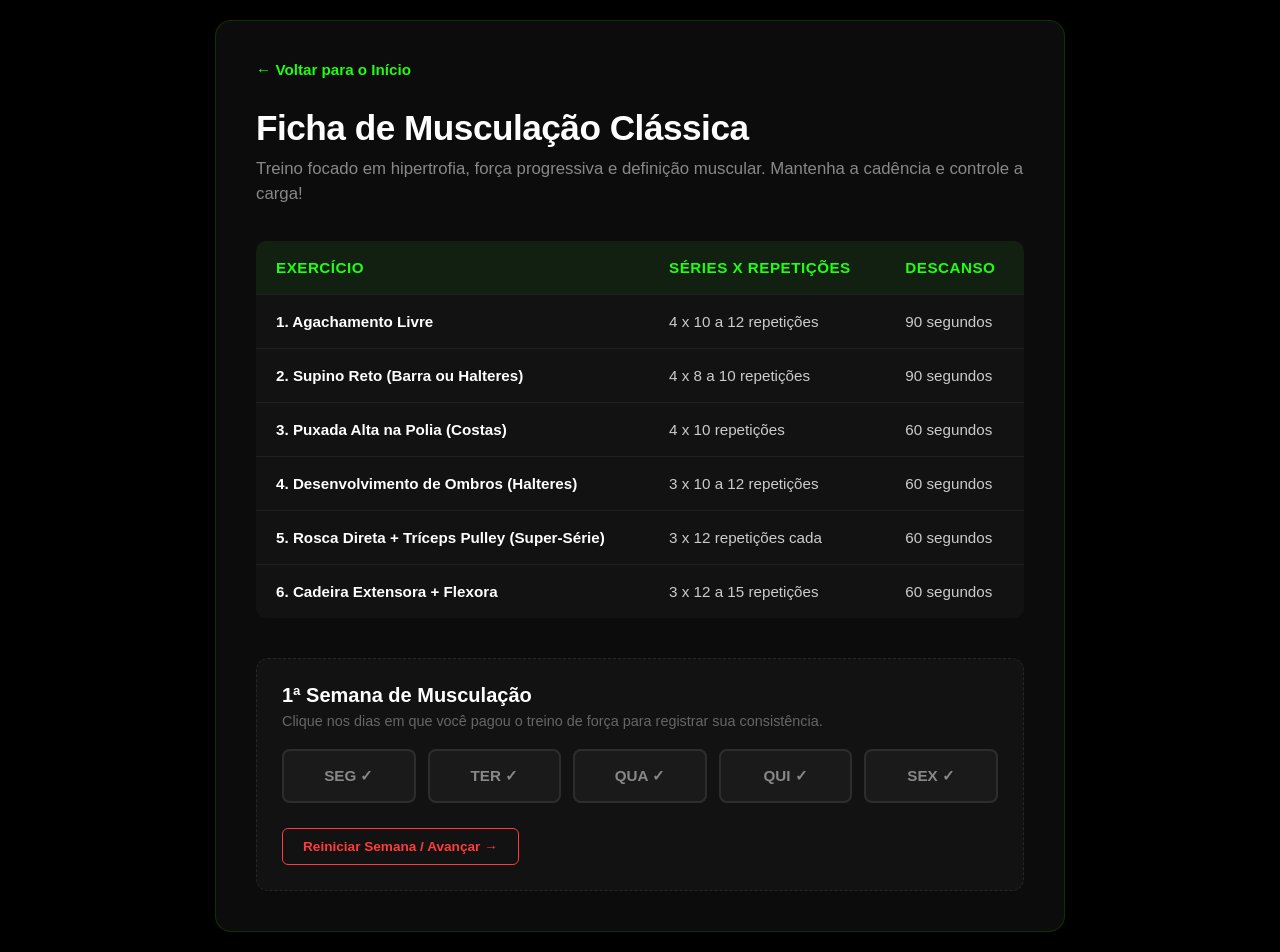
==== treino-musculacao.html @ cd9a1dfd "Add files via upload" ====
<!DOCTYPE html>
<html lang="pt-BR">
<head>
    <meta charset="UTF-8">
    <meta name="viewport" content="width=device-width, initial-scale=1.0">
    <title>Musculação Clássica - Meu Portal Fitness</title>
    <link rel="stylesheet" href="musculacao.css">
</head>
<body>

    <div class="container-treino">
        <a href="index.html" class="voltar-home">← Voltar para o Início</a>

        <h1 class="titulo-pagina">Ficha de Musculação Clássica</h1>
        <p class="subtitulo-pagina">Treino focado em hipertrofia, força progressiva e definição muscular. Mantenha a cadência e controle a carga!</p>

        <table class="tabela-treino">
            <thead>
                <tr>
                    <th>Exercício</th>
                    <th>Séries x Repetições</th>
                    <th>Descanso</th>
                </tr>
            </thead>
            <tbody>
                <tr>
                    <td><span class="nome-exercicio">1. Agachamento Livre</span></td>
                    <td>4 x 10 a 12 repetições</td>
                    <td>90 segundos</td>
                </tr>
                <tr>
                    <td><span class="nome-exercicio">2. Supino Reto (Barra ou Halteres)</span></td>
                    <td>4 x 8 a 10 repetições</td>
                    <td>90 segundos</td>
                </tr>
                <tr>
                    <td><span class="nome-exercicio">3. Puxada Alta na Polia (Costas)</span></td>
                    <td>4 x 10 repetições</td>
                    <td>60 segundos</td>
                </tr>
                <tr>
                    <td><span class="nome-exercicio">4. Desenvolvimento de Ombros (Halteres)</span></td>
                    <td>3 x 10 a 12 repetições</td>
                    <td>60 segundos</td>
                </tr>
                <tr>
                    <td><span class="nome-exercicio">5. Rosca Direta + Tríceps Pulley (Super-Série)</span></td>
                    <td>3 x 12 repetições cada</td>
                    <td>60 segundos</td>
                </tr>
                <tr>
                    <td><span class="nome-exercicio">6. Cadeira Extensora + Flexora</span></td>
                    <td>3 x 12 a 15 repetições</td>
                    <td>60 segundos</td>
                </tr>
            </tbody>
        </table>

        <div class="painel-checkin">
            <h3 id="contador-semanas" class="titulo-checkin">1ª Semana de Musculação</h3>
            <p class="instrucao-checkin">Clique nos dias em que você pagou o treino de força para registrar sua consistência.</p>
            
            <div class="dias-wrapper">
                <button class="dia-btn" data-dia="seg">SEG ✓</button>
                <button class="dia-btn" data-dia="ter">TER ✓</button>
                <button class="dia-btn" data-dia="qua">QUA ✓</button>
                <button class="dia-btn" data-dia="qui">QUI ✓</button>
                <button class="dia-btn" data-dia="sex">SEX ✓</button>
            </div>

            <button id="reset-progresso" class="btn-reset">Reiniciar Semana / Avançar →</button>
        </div>
    </div>

    <div id="modal-conquista" class="modal-fundo">
        <div class="modal-conteudo">
            <span class="trofeu-animado">🏆</span>
            <h2>Semana Concluída!</h2>
            <p id="texto-parabens">Sensacional! A sua semana de treino foi totalmente concluída.</p>
            <button id="btn-fechar-modal">Continuar Treinando</button>
        </div>
    </div>

    <script src="musculacao.js"></script>
</body>
</html>
---- musculacao.css ----
/* ==========================================================================
   1. CONFIGURAÇÕES GERAIS E RESETS
   ========================================================================== */
* {
    margin: 0;
    padding: 0;
    box-shadow: border-box;
    box-sizing: border-box;
    font-family: 'Segoe UI', Tahoma, Geneva, Verdana, sans-serif;
}

body {
    background-color: #000000;
    color: #ffffff;
    padding: 20px;
    display: flex;
    justify-content: center;
    align-items: center;
    min-height: 100vh;
}

/* Container que centraliza todo o conteúdo da página */
.container-treino {
    width: 100%;
    max-width: 850px;
    background-color: #0c0c0c;
    border: 1px solid rgba(31, 255, 15, 0.15);
    border-radius: 16px;
    padding: 40px;
    box-shadow: 0 10px 30px rgba(0, 0, 0, 0.5);
}

/* Botão de voltar para a Home */
.voltar-home {
    display: inline-block;
    color: rgb(31, 255, 15);
    text-decoration: none;
    font-weight: 600;
    font-size: 0.95em;
    margin-bottom: 30px;
    transition: transform 0.2s ease;
}

.voltar-home:hover {
    transform: translateX(-5px);
}

/* ==========================================================================
   2. TEXTOS E CABEÇALHO
   ========================================================================== */
.titulo-pagina {
    font-size: 2.2em;
    font-weight: 800;
    margin-bottom: 8px;
    letter-spacing: -0.5px;
}

.subtitulo-pagina {
    color: #888888;
    font-size: 1.05em;
    margin-bottom: 35px;
    line-height: 1.5;
}

/* ==========================================================================
   3. TABELA DE EXERCÍCIOS
   ========================================================================== */
.tabela-treino {
    width: 100%;
    border-collapse: collapse;
    margin-bottom: 40px;
    background-color: #121212;
    border-radius: 10px;
    overflow: hidden; /* Garante que as bordas arredondadas funcionem */
}

.tabela-treino th, 
.tabela-treino td {
    padding: 18px 20px;
    text-align: left;
    border-bottom: 1px solid #1f1f1f;
}

/* Cabeçalho da tabela */
.tabela-treino th {
    background-color: rgba(31, 255, 15, 0.06);
    color: rgb(31, 255, 15);
    font-weight: 700;
    font-size: 0.95em;
    text-transform: uppercase;
    letter-spacing: 0.5px;
}

/* Linhas com os dados dos exercícios */
.tabela-treino td {
    color: #cccccc;
    font-size: 0.95em;
}

.nome-exercicio {
    color: #ffffff;
    font-weight: 600;
}

/* Remove a borda da última linha para não quebrar o visual */
.tabela-treino tr:last-child td {
    border-bottom: none;
}

/* ==========================================================================
   4. PAINEL DE CHECK-IN E BOTÕES DOS DIAS
   ========================================================================== */
.painel-checkin {
    background-color: #121212;
    border: 1px dashed #262626;
    border-radius: 12px;
    padding: 25px;
}

.titulo-checkin {
    font-size: 1.25em;
    color: #ffffff;
    margin-bottom: 6px;
}

.instrucao-checkin {
    color: #666666;
    font-size: 0.9em;
    margin-bottom: 20px;
}

/* Caixa que organiza os botões dos dias em linha */
.dias-wrapper {
    display: flex;
    justify-content: space-between;
    flex-wrap: wrap;
    gap: 12px;
    margin-bottom: 25px;
}

/* Botão padrão de cada dia (Não concluído) */
.dia-btn {
    flex: 1;
    min-width: 110px;
    padding: 16px 10px;
    background-color: #1a1a1a;
    border: 2px solid #2d2d2d;
    color: #888888;
    font-weight: 700;
    font-size: 0.95em;
    border-radius: 8px;
    text-align: center;
    cursor: pointer;
    user-select: none;
    transition: all 0.25s cubic-bezier(0.4, 0, 0.2, 1);
}

.dia-btn:hover {
    border-color: #555555;
    color: #ffffff;
    background-color: #222222;
}

/* 🎯 ESTADO CONCLUÍDO (Ativado via JavaScript) */
.dia-btn.concluido {
    background-color: rgba(31, 255, 15, 0.12);
    border-color: rgb(31, 255, 15);
    color: rgb(31, 255, 15);
    text-decoration: line-through;
    text-shadow: 0 0 10px rgba(31, 255, 15, 0.2);
    box-shadow: inset 0 0 10px rgba(31, 255, 15, 0.05);
}

/* Botão de reiniciar a semana */
.btn-reset {
    background-color: transparent;
    border: 1px solid #ff3b3b;
    color: #ff3b3b;
    padding: 10px 20px;
    font-size: 0.85em;
    font-weight: 600;
    border-radius: 6px;
    cursor: pointer;
    transition: all 0.2s ease;
}

.btn-reset:hover {
    background-color: #ff3b3b;
    color: #ffffff;
    box-shadow: 0 4px 12px rgba(255, 59, 59, 0.2);
}

/* ==========================================================================
   5. RESPONSIVIDADE (Para Celulares)
   ========================================================================== */
@media (max-width: 600px) {
    .container-treino {
        padding: 20px;
    }
    
    .titulo-pagina {
        font-size: 1.8em;
    }

    .tabela-treino th, 
    .tabela-treino td {
        padding: 12px;
        font-size: 0.85em;
    }

    .dia-btn {
        min-width: 45%; /* Em telas pequenas, exibe de 2 em 2 por linha */
    }
}

/* ==========================================================================
   ✨ MODAL DE CONQUISTA (POP-UP) E ANIMAÇÕES
   ========================================================================== */
.modal-fundo {
    position: fixed;
    top: 0;
    left: 0;
    width: 100%;
    height: 100%;
    background-color: rgba(0, 0, 0, 0.85);
    display: flex;
    justify-content: center;
    align-items: center;
    opacity: 0;
    pointer-events: none;
    transition: opacity 0.4s ease;
    z-index: 9999;
}

.modal-fundo.mostrar {
    opacity: 1;
    pointer-events: auto;
}

.modal-conteudo {
    background-color: #121212;
    border: 2px solid rgb(31, 255, 15);
    padding: 40px;
    border-radius: 16px;
    text-align: center;
    max-width: 400px;
    width: 90%;
    transform: scale(0.7);
    transition: transform 0.4s cubic-bezier(0.175, 0.885, 0.32, 1.275);
    box-shadow: 0 0 30px rgba(31, 255, 15, 0.2);
}

.modal-fundo.mostrar .modal-conteudo {
    transform: scale(1);
}

.trofeu-animado {
    font-size: 5em;
    margin-bottom: 15px;
    display: inline-block;
    animation: pulsarTrofeu 1.5s infinite ease-in-out;
}

.modal-conteudo h2 {
    color: #ffffff;
    font-size: 1.8em;
    margin-bottom: 10px;
}

.modal-conteudo p {
    color: #aaaaaa;
    font-size: 1em;
    margin-bottom: 25px;
}

#btn-fechar-modal {
    background-color: rgb(31, 255, 15);
    color: #000000;
    border: none;
    padding: 12px 30px;
    font-size: 1em;
    font-weight: 700;
    border-radius: 8px;
    cursor: pointer;
    transition: all 0.3s ease;
}

#btn-fechar-modal:hover {
    background-color: #ffffff;
    transform: translateY(-2px);
    box-shadow: 0 5px 15px rgba(255, 255, 255, 0.2);
}

@keyframes pulsarTrofeu {
    0%, 100% {
        transform: scale(1) rotate(0deg);
    }
    50% {
        transform: scale(1.15) rotate(5deg);
    }
}
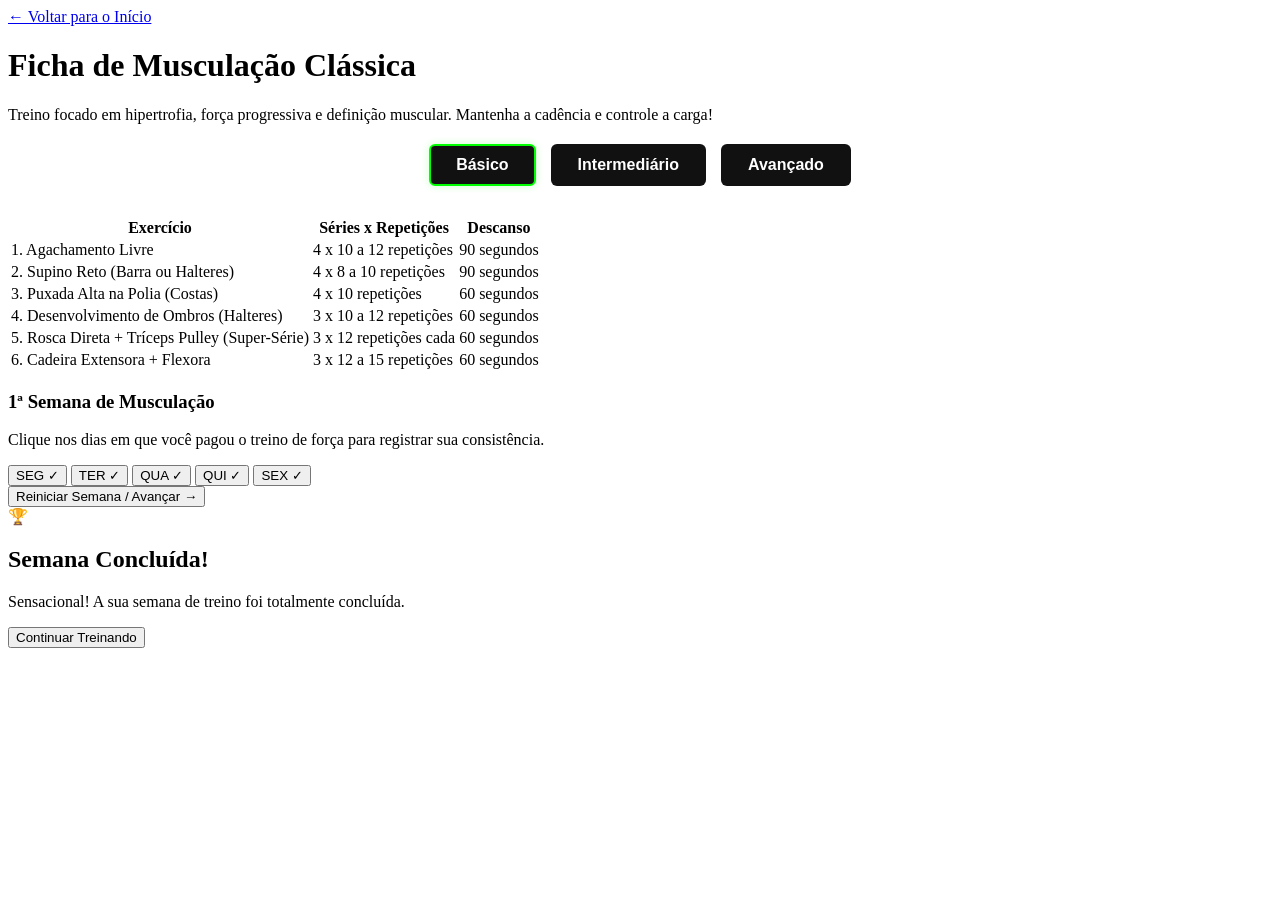
==== commit 33ac611a: "Add files via upload" ====
--- a/treino-musculacao.html
+++ b/treino-musculacao.html
@@ -14,47 +14,98 @@
         <h1 class="titulo-pagina">Ficha de Musculação Clássica</h1>
         <p class="subtitulo-pagina">Treino focado em hipertrofia, força progressiva e definição muscular. Mantenha a cadência e controle a carga!</p>
 
-        <table class="tabela-treino">
-            <thead>
-                <tr>
-                    <th>Exercício</th>
-                    <th>Séries x Repetições</th>
-                    <th>Descanso</th>
-                </tr>
-            </thead>
-            <tbody>
-                <tr>
-                    <td><span class="nome-exercicio">1. Agachamento Livre</span></td>
-                    <td>4 x 10 a 12 repetições</td>
-                    <td>90 segundos</td>
-                </tr>
-                <tr>
-                    <td><span class="nome-exercicio">2. Supino Reto (Barra ou Halteres)</span></td>
-                    <td>4 x 8 a 10 repetições</td>
-                    <td>90 segundos</td>
-                </tr>
-                <tr>
-                    <td><span class="nome-exercicio">3. Puxada Alta na Polia (Costas)</span></td>
-                    <td>4 x 10 repetições</td>
-                    <td>60 segundos</td>
-                </tr>
-                <tr>
-                    <td><span class="nome-exercicio">4. Desenvolvimento de Ombros (Halteres)</span></td>
-                    <td>3 x 10 a 12 repetições</td>
-                    <td>60 segundos</td>
-                </tr>
-                <tr>
-                    <td><span class="nome-exercicio">5. Rosca Direta + Tríceps Pulley (Super-Série)</span></td>
-                    <td>3 x 12 repetições cada</td>
-                    <td>60 segundos</td>
-                </tr>
-                <tr>
-                    <td><span class="nome-exercicio">6. Cadeira Extensora + Flexora</span></td>
-                    <td>3 x 12 a 15 repetições</td>
-                    <td>60 segundos</td>
-                </tr>
-            </tbody>
-        </table>
+        <nav class="nav-niveis">
+            <button class="btn-nivel active" data-nivel="basico">Básico</button>
+            <button class="btn-nivel" data-nivel="intermediario">Intermediário</button>
+            <button class="btn-nivel" data-nivel="avancado">Avançado</button>
+        </nav>
+
+        <div id="treino-basico" class="conteudo-treino">
+            <table class="tabela-treino">
+                <thead>
+                    <tr>
+                        <th>Exercício</th>
+                        <th>Séries x Repetições</th>
+                        <th>Descanso</th>
+                    </tr>
+                </thead>
+                <tbody>
+                    <tr>
+                        <td><span class="nome-exercicio">1. Agachamento Livre</span></td>
+                        <td>4 x 10 a 12 repetições</td>
+                        <td>90 segundos</td>
+                    </tr>
+                    <tr>
+                        <td><span class="nome-exercicio">2. Supino Reto (Barra ou Halteres)</span></td>
+                        <td>4 x 8 a 10 repetições</td>
+                        <td>90 segundos</td>
+                    </tr>
+                    <tr>
+                        <td><span class="nome-exercicio">3. Puxada Alta na Polia (Costas)</span></td>
+                        <td>4 x 10 repetições</td>
+                        <td>60 segundos</td>
+                    </tr>
+                    <tr>
+                        <td><span class="nome-exercicio">4. Desenvolvimento de Ombros (Halteres)</span></td>
+                        <td>3 x 10 a 12 repetições</td>
+                        <td>60 segundos</td>
+                    </tr>
+                    <tr>
+                        <td><span class="nome-exercicio">5. Rosca Direta + Tríceps Pulley (Super-Série)</span></td>
+                        <td>3 x 12 repetições cada</td>
+                        <td>60 segundos</td>
+                    </tr>
+                    <tr>
+                        <td><span class="nome-exercicio">6. Cadeira Extensora + Flexora</span></td>
+                        <td>3 x 12 a 15 repetições</td>
+                        <td>60 segundos</td>
+                    </tr>
+                </tbody>
+            </table>
+        </div>
+
+        <div id="treino-intermediario" class="conteudo-treino" style="display: none;">
+            <table class="tabela-treino">
+                <thead>
+                    <tr>
+                        <th>Exercício (Intermediário)</th>
+                        <th>Séries x Repetições</th>
+                        <th>Descanso</th>
+                    </tr>
+                </thead>
+                <tbody>
+                    <tr>
+                        <td><span class="nome-exercicio">1. Leg Press 45º</span></td>
+                        <td>4 x 10 repetições</td>
+                        <td>90 segundos</td>
+                    </tr>
+                    <tr>
+                        <td><span class="nome-exercicio">2. Supino Inclinado com Halteres</span></td>
+                        <td>4 x 10 repetições</td>
+                        <td>60 segundos</td>
+                    </tr>
+                </tbody>
+            </table>
+        </div>
+
+        <div id="treino-avancado" class="conteudo-treino" style="display: none;">
+            <table class="tabela-treino">
+                <thead>
+                    <tr>
+                        <th>Exercício (Avançado)</th>
+                        <th>Séries x Repetições</th>
+                        <th>Descanso</th>
+                    </tr>
+                </thead>
+                <tbody>
+                    <tr>
+                        <td><span class="nome-exercicio">1. Agachamento Livre (Rest-Pause)</span></td>
+                        <td>4 x 8 repetições</td>
+                        <td>120 segundos</td>
+                    </tr>
+                </tbody>
+            </table>
+        </div>
 
         <div class="painel-checkin">
             <h3 id="contador-semanas" class="titulo-checkin">1ª Semana de Musculação</h3>
--- a/musculacao.css
+++ b/musculacao.css
@@ -1,301 +1,30 @@
-/* ==========================================================================
-   1. CONFIGURAÇÕES GERAIS E RESETS
-   ========================================================================== */
-* {
-    margin: 0;
-    padding: 0;
-    box-shadow: border-box;
-    box-sizing: border-box;
-    font-family: 'Segoe UI', Tahoma, Geneva, Verdana, sans-serif;
+/* --- ESTILIZAÇÃO DA NAV BAR DE NÍVEIS --- */
+
+.nav-niveis {
+    display: flex;
+    justify-content: center;
+    gap: 15px;
+    margin: 20px 0 30px 0;
 }
 
-body {
-    background-color: #000000;
+.btn-nivel {
+    background-color: #111111;
     color: #ffffff;
-    padding: 20px;
-    display: flex;
-    justify-content: center;
-    align-items: center;
-    min-height: 100vh;
-}
-
-/* Container que centraliza todo o conteúdo da página */
-.container-treino {
-    width: 100%;
-    max-width: 850px;
-    background-color: #0c0c0c;
-    border: 1px solid rgba(31, 255, 15, 0.15);
-    border-radius: 16px;
-    padding: 40px;
-    box-shadow: 0 10px 30px rgba(0, 0, 0, 0.5);
-}
-
-/* Botão de voltar para a Home */
-.voltar-home {
-    display: inline-block;
-    color: rgb(31, 255, 15);
-    text-decoration: none;
-    font-weight: 600;
-    font-size: 0.95em;
-    margin-bottom: 30px;
-    transition: transform 0.2s ease;
-}
-
-.voltar-home:hover {
-    transform: translateX(-5px);
-}
-
-/* ==========================================================================
-   2. TEXTOS E CABEÇALHO
-   ========================================================================== */
-.titulo-pagina {
-    font-size: 2.2em;
-    font-weight: 800;
-    margin-bottom: 8px;
-    letter-spacing: -0.5px;
-}
-
-.subtitulo-pagina {
-    color: #888888;
-    font-size: 1.05em;
-    margin-bottom: 35px;
-    line-height: 1.5;
-}
-
-/* ==========================================================================
-   3. TABELA DE EXERCÍCIOS
-   ========================================================================== */
-.tabela-treino {
-    width: 100%;
-    border-collapse: collapse;
-    margin-bottom: 40px;
-    background-color: #121212;
-    border-radius: 10px;
-    overflow: hidden; /* Garante que as bordas arredondadas funcionem */
-}
-
-.tabela-treino th, 
-.tabela-treino td {
-    padding: 18px 20px;
-    text-align: left;
-    border-bottom: 1px solid #1f1f1f;
-}
-
-/* Cabeçalho da tabela */
-.tabela-treino th {
-    background-color: rgba(31, 255, 15, 0.06);
-    color: rgb(31, 255, 15);
-    font-weight: 700;
-    font-size: 0.95em;
-    text-transform: uppercase;
-    letter-spacing: 0.5px;
-}
-
-/* Linhas com os dados dos exercícios */
-.tabela-treino td {
-    color: #cccccc;
-    font-size: 0.95em;
-}
-
-.nome-exercicio {
-    color: #ffffff;
-    font-weight: 600;
-}
-
-/* Remove a borda da última linha para não quebrar o visual */
-.tabela-treino tr:last-child td {
-    border-bottom: none;
-}
-
-/* ==========================================================================
-   4. PAINEL DE CHECK-IN E BOTÕES DOS DIAS
-   ========================================================================== */
-.painel-checkin {
-    background-color: #121212;
-    border: 1px dashed #262626;
-    border-radius: 12px;
-    padding: 25px;
-}
-
-.titulo-checkin {
-    font-size: 1.25em;
-    color: #ffffff;
-    margin-bottom: 6px;
-}
-
-.instrucao-checkin {
-    color: #666666;
-    font-size: 0.9em;
-    margin-bottom: 20px;
-}
-
-/* Caixa que organiza os botões dos dias em linha */
-.dias-wrapper {
-    display: flex;
-    justify-content: space-between;
-    flex-wrap: wrap;
-    gap: 12px;
-    margin-bottom: 25px;
-}
-
-/* Botão padrão de cada dia (Não concluído) */
-.dia-btn {
-    flex: 1;
-    min-width: 110px;
-    padding: 16px 10px;
-    background-color: #1a1a1a;
-    border: 2px solid #2d2d2d;
-    color: #888888;
-    font-weight: 700;
-    font-size: 0.95em;
-    border-radius: 8px;
-    text-align: center;
+    border: 2px solid transparent;
+    padding: 10px 25px;
+    font-size: 1rem;
+    font-weight: bold;
     cursor: pointer;
-    user-select: none;
-    transition: all 0.25s cubic-bezier(0.4, 0, 0.2, 1);
-}
-
-.dia-btn:hover {
-    border-color: #555555;
-    color: #ffffff;
-    background-color: #222222;
-}
-
-/* 🎯 ESTADO CONCLUÍDO (Ativado via JavaScript) */
-.dia-btn.concluido {
-    background-color: rgba(31, 255, 15, 0.12);
-    border-color: rgb(31, 255, 15);
-    color: rgb(31, 255, 15);
-    text-decoration: line-through;
-    text-shadow: 0 0 10px rgba(31, 255, 15, 0.2);
-    box-shadow: inset 0 0 10px rgba(31, 255, 15, 0.05);
-}
-
-/* Botão de reiniciar a semana */
-.btn-reset {
-    background-color: transparent;
-    border: 1px solid #ff3b3b;
-    color: #ff3b3b;
-    padding: 10px 20px;
-    font-size: 0.85em;
-    font-weight: 600;
     border-radius: 6px;
-    cursor: pointer;
-    transition: all 0.2s ease;
-}
-
-.btn-reset:hover {
-    background-color: #ff3b3b;
-    color: #ffffff;
-    box-shadow: 0 4px 12px rgba(255, 59, 59, 0.2);
-}
-
-/* ==========================================================================
-   5. RESPONSIVIDADE (Para Celulares)
-   ========================================================================== */
-@media (max-width: 600px) {
-    .container-treino {
-        padding: 20px;
-    }
-    
-    .titulo-pagina {
-        font-size: 1.8em;
-    }
-
-    .tabela-treino th, 
-    .tabela-treino td {
-        padding: 12px;
-        font-size: 0.85em;
-    }
-
-    .dia-btn {
-        min-width: 45%; /* Em telas pequenas, exibe de 2 em 2 por linha */
-    }
-}
-
-/* ==========================================================================
-   ✨ MODAL DE CONQUISTA (POP-UP) E ANIMAÇÕES
-   ========================================================================== */
-.modal-fundo {
-    position: fixed;
-    top: 0;
-    left: 0;
-    width: 100%;
-    height: 100%;
-    background-color: rgba(0, 0, 0, 0.85);
-    display: flex;
-    justify-content: center;
-    align-items: center;
-    opacity: 0;
-    pointer-events: none;
-    transition: opacity 0.4s ease;
-    z-index: 9999;
-}
-
-.modal-fundo.mostrar {
-    opacity: 1;
-    pointer-events: auto;
-}
-
-.modal-conteudo {
-    background-color: #121212;
-    border: 2px solid rgb(31, 255, 15);
-    padding: 40px;
-    border-radius: 16px;
-    text-align: center;
-    max-width: 400px;
-    width: 90%;
-    transform: scale(0.7);
-    transition: transform 0.4s cubic-bezier(0.175, 0.885, 0.32, 1.275);
-    box-shadow: 0 0 30px rgba(31, 255, 15, 0.2);
-}
-
-.modal-fundo.mostrar .modal-conteudo {
-    transform: scale(1);
-}
-
-.trofeu-animado {
-    font-size: 5em;
-    margin-bottom: 15px;
-    display: inline-block;
-    animation: pulsarTrofeu 1.5s infinite ease-in-out;
-}
-
-.modal-conteudo h2 {
-    color: #ffffff;
-    font-size: 1.8em;
-    margin-bottom: 10px;
-}
-
-.modal-conteudo p {
-    color: #aaaaaa;
-    font-size: 1em;
-    margin-bottom: 25px;
-}
-
-#btn-fechar-modal {
-    background-color: rgb(31, 255, 15);
-    color: #000000;
-    border: none;
-    padding: 12px 30px;
-    font-size: 1em;
-    font-weight: 700;
-    border-radius: 8px;
-    cursor: pointer;
     transition: all 0.3s ease;
 }
 
-#btn-fechar-modal:hover {
-    background-color: #ffffff;
-    transform: translateY(-2px);
-    box-shadow: 0 5px 15px rgba(255, 255, 255, 0.2);
+.btn-nivel:hover {
+    color: #00ff00; /* Tom verde brilhante do seu projeto */
 }
 
-@keyframes pulsarTrofeu {
-    0%, 100% {
-        transform: scale(1) rotate(0deg);
-    }
-    50% {
-        transform: scale(1.15) rotate(5deg);
-    }
+.btn-nivel.active {
+    border-color: #00ff00; /* Borda verde ativa */
+    color: #ffffff;
+    box-shadow: 0 0 8px rgba(0, 255, 0, 0.2);
 }
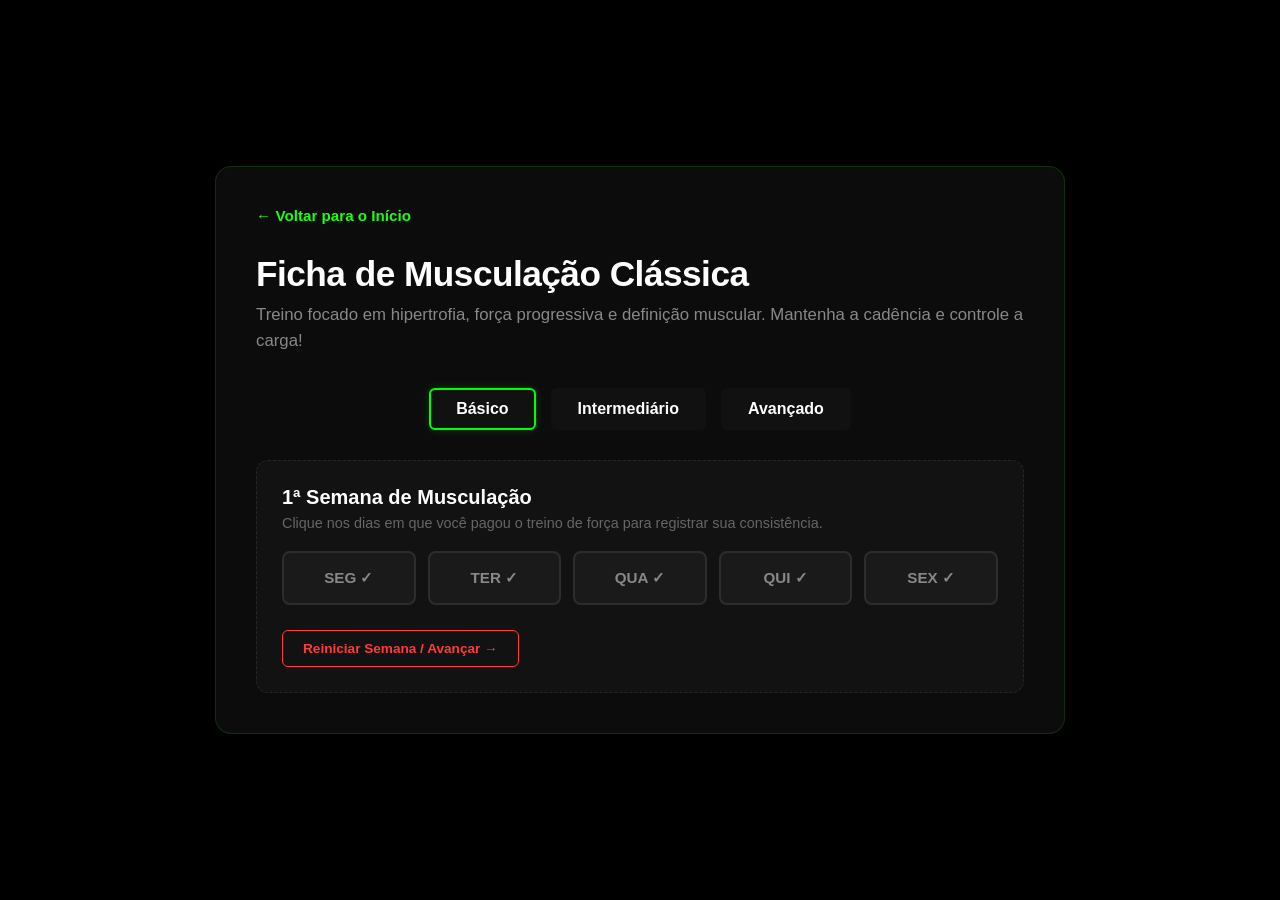
==== commit 57485a89: "Add files via upload" ====
--- a/treino-musculacao.html
+++ b/treino-musculacao.html
@@ -20,92 +20,694 @@
             <button class="btn-nivel" data-nivel="avancado">Avançado</button>
         </nav>
 
-        <div id="treino-basico" class="conteudo-treino">
-            <table class="tabela-treino">
-                <thead>
-                    <tr>
-                        <th>Exercício</th>
-                        <th>Séries x Repetições</th>
-                        <th>Descanso</th>
-                    </tr>
-                </thead>
-                <tbody>
-                    <tr>
-                        <td><span class="nome-exercicio">1. Agachamento Livre</span></td>
-                        <td>4 x 10 a 12 repetições</td>
-                        <td>90 segundos</td>
-                    </tr>
-                    <tr>
-                        <td><span class="nome-exercicio">2. Supino Reto (Barra ou Halteres)</span></td>
-                        <td>4 x 8 a 10 repetições</td>
-                        <td>90 segundos</td>
-                    </tr>
-                    <tr>
-                        <td><span class="nome-exercicio">3. Puxada Alta na Polia (Costas)</span></td>
-                        <td>4 x 10 repetições</td>
-                        <td>60 segundos</td>
-                    </tr>
-                    <tr>
-                        <td><span class="nome-exercicio">4. Desenvolvimento de Ombros (Halteres)</span></td>
-                        <td>3 x 10 a 12 repetições</td>
-                        <td>60 segundos</td>
-                    </tr>
-                    <tr>
-                        <td><span class="nome-exercicio">5. Rosca Direta + Tríceps Pulley (Super-Série)</span></td>
-                        <td>3 x 12 repetições cada</td>
-                        <td>60 segundos</td>
-                    </tr>
-                    <tr>
-                        <td><span class="nome-exercicio">6. Cadeira Extensora + Flexora</span></td>
-                        <td>3 x 12 a 15 repetições</td>
-                        <td>60 segundos</td>
-                    </tr>
-                </tbody>
-            </table>
-        </div>
-
-        <div id="treino-intermediario" class="conteudo-treino" style="display: none;">
-            <table class="tabela-treino">
-                <thead>
-                    <tr>
-                        <th>Exercício (Intermediário)</th>
-                        <th>Séries x Repetições</th>
-                        <th>Descanso</th>
-                    </tr>
-                </thead>
-                <tbody>
-                    <tr>
-                        <td><span class="nome-exercicio">1. Leg Press 45º</span></td>
-                        <td>4 x 10 repetições</td>
-                        <td>90 segundos</td>
-                    </tr>
-                    <tr>
-                        <td><span class="nome-exercicio">2. Supino Inclinado com Halteres</span></td>
-                        <td>4 x 10 repetições</td>
-                        <td>60 segundos</td>
-                    </tr>
-                </tbody>
-            </table>
-        </div>
-
-        <div id="treino-avancado" class="conteudo-treino" style="display: none;">
-            <table class="tabela-treino">
-                <thead>
-                    <tr>
-                        <th>Exercício (Avançado)</th>
-                        <th>Séries x Repetições</th>
-                        <th>Descanso</th>
-                    </tr>
-                </thead>
-                <tbody>
-                    <tr>
-                        <td><span class="nome-exercicio">1. Agachamento Livre (Rest-Pause)</span></td>
-                        <td>4 x 8 repetições</td>
-                        <td>120 segundos</td>
-                    </tr>
-                </tbody>
-            </table>
-        </div>
+        <!-- TREINO BÁSICO -->
+  <div id="treino-basico" class="conteudo-treino" style="display: none;">
+    <div class="lista-sanfona-treino">
+        
+        <!-- Treino A -->
+        <div class="bloco-treino-item" data-treino="t1">
+            <div class="card-dia-horizontal">
+                <div class="card-info">
+                    <h3>Treino 1</h3>
+                    <p>COSTAS, BÍCEPS E PANTURRILHA</p>
+                </div>
+                <button class="btn-ver-treino">Ver treino</button>
+            </div>
+            <div class="tabela-dinamica-gaveta">
+                <table class="tabela-treino">
+                    <thead>
+                        <tr>
+                            <th>Exercício</th>
+                            <th>Séries x Repetições</th>
+                            <th>Descanso</th>
+                        </tr>
+                    </thead>
+                    <tbody>
+                        <tr><td>Puxador Alto</td><td>3 x 8-10</td><td>120 segundos</td></tr>
+                        <tr><td>Remada Baixa Barra</td><td>3 x 8-10</td><td>120 segundos</td></tr>
+                        <tr><td>Barra Fixa ou Graviton</td><td>3 x Falha</td><td>120 segundos</td></tr>
+                        <tr><td>Rosca Direta (Cabo/Barra/Halter)</td><td>3 x 12</td><td>60 segundos</td></tr>
+                        <tr><td>Panturrilhas</td><td>3 x 12</td><td>60 segundos</td></tr>
+                    </tbody>
+                </table>
+            </div>
+        </div>
+
+        <!-- Treino B -->
+        <div class="bloco-treino-item" data-treino="t2">
+            <div class="card-dia-horizontal">
+                <div class="card-info">
+                    <h3>Treino 2</h3>
+                    <p>MEMBROS INFERIORES E ABDÔMEN</p>
+                </div>
+                <button class="btn-ver-treino">Ver treino</button>
+            </div>
+            <div class="tabela-dinamica-gaveta">
+                <table class="tabela-treino">
+                    <thead>
+                        <tr>
+                            <th>Exercício</th>
+                            <th>Séries x Repetições</th>
+                            <th>Descanso</th>
+                        </tr>
+                    </thead>
+                    <tbody>
+                        <tr><td>Agachamento (Variações)</td><td>3 x 8-10</td><td>120 segundos</td></tr>
+                        <tr><td>Leg Press</td><td>3 x 8-10</td><td>120 segundos</td></tr>
+                        <tr><td>Mesa Flexora</td><td>3 x 10-12</td><td>60 segundos</td></tr>
+                        <tr><td>Cadeira Extensora</td><td>3 x 10-12</td><td>60 segundos</td></tr>
+                        <tr><td>Abdominal Roda</td><td>3 x 15</td><td>60 segundos</td></tr>
+                    </tbody>
+                </table>
+            </div>
+        </div>
+
+        <!-- Treino C -->
+        <div class="bloco-treino-item" data-treino="t3">
+            <div class="card-dia-horizontal">
+                <div class="card-info">
+                    <h3>Treino 3</h3>
+                    <p>PEITO, OMBROS E TRÍCEPS</p>
+                </div>
+                <button class="btn-ver-treino">Ver treino</button>
+            </div>
+            <div class="tabela-dinamica-gaveta">
+                <table class="tabela-treino">
+                    <thead>
+                        <tr>
+                            <th>Exercício</th>
+                            <th>Séries x Repetições</th>
+                            <th>Descanso</th>
+                        </tr>
+                    </thead>
+                    <tbody>
+                        <tr><td>Supino Reto</td><td>3 x 8-10</td><td>120 segundos</td></tr>
+                        <tr><td>Desenvolvimento Militar</td><td>3 x 10-12</td><td>120 segundos</td></tr>
+                        <tr><td>Supino Inclinado (Halter ou Barra)</td><td>3 x 8-10</td><td>120 segundos</td></tr>
+                        <tr><td>Elevação Lateral</td><td>3 x 12</td><td>60 segundos</td></tr>
+                        <tr><td>Tríceps Barra Cabo</td><td>3 x 12</td><td>60 segundos</td></tr>
+                    </tbody>
+                </table>
+            </div>
+        </div>
+
+    </div>
+</div>
+
+        <!-- TREINO INTERMEDIÁRIO (Sua Nova Ficha Inserida Aqui) -->
+ <div id="treino-intermediario" class="conteudo-treino" style="display: none;">
+    
+    <div class="lista-sanfona-treino">
+        
+        <div class="bloco-treino-item" data-treino="t1">
+            <div class="card-dia-horizontal">
+                <div class="card-info">
+                    <h3>Treino 1</h3>
+                    <p>PEITO E TRÍCEPS</p>
+                </div>
+                <button class="btn-ver-treino">Ver treino</button>
+            </div>
+            
+            <div class="tabela-dinamica-gaveta">
+                <table class="tabela-treino">
+                    <thead>
+                        <tr>
+                            <th>Exercício</th>
+                            <th>Séries x Repetições</th>
+                            <th>Descanso</th>
+                        </tr>
+                    </thead>
+                    <tbody>
+                        <tr>
+                            <td>
+                                <span class="nome-exercicio">1. Supino Reto com Barra Reta</span>
+                                <div class="instrucoes-treino">
+                                    <strong>Instruções:</strong> Aumentar a carga entre as séries.<br>
+                                    • 1ª Sem: 15-12-12-10 | 2ª Sem: 12-10-10-8<br>
+                                    • 3ª Sem: 12-10-8-6 | 4ª Sem: 10-8-6-4
+                                </div>
+                            </td>
+                            <td>4 x Pirâmide</td>
+                            <td>120 segundos</td>
+                        </tr>
+                        <tr>
+                            <td>
+                                <span class="nome-exercicio">2. Crucifixo na Polia Média</span>
+                                <div class="instrucoes-treino">
+                                    <strong>Rest-Pause:</strong> Carga fixa. Faz 10, descansa 10seg e faz mais 10. Sem alterações semanais.
+                                </div>
+                            </td>
+                            <td>4 x (10 + 10s + 10)</td>
+                            <td>120 segundos</td>
+                        </tr>
+                        <tr>
+                            <td>
+                                <span class="nome-exercicio">3. Supino Máquina Inclinado (Pegada Pronada)</span>
+                                <div class="instrucoes-treino">
+                                    <strong>Instruções:</strong> Drop-set na última série.<br>
+                                    • 1ª e 2ª Sem: 12 repetições | 3ª Sem: 10 repetições<br>
+                                    • 4ª Sem: Falhar próximo de 8 repetições
+                                </div>
+                            </td>
+                            <td>3 x Variação <span class="tag-tecnica">+ DROP</span></td>
+                            <td>90 segundos</td>
+                        </tr>
+                        <tr>
+                            <td>
+                                <span class="nome-exercicio">4. Crucifixo Inclinado na Polia</span>
+                                <div class="instrucoes-treino">
+                                    <strong>Instruções:</strong> Rest-pause de 10 segundos.<br>
+                                    • 1ª e 2ª Sem: Faz 12 + 10s + 12 | 3ª Sem: Faz 10 + 10s + 10<br>
+                                    • 4ª Sem: Faz 10 + 10s + Até a Falha
+                                </div>
+                            </td>
+                            <td>4 x Variação</td>
+                            <td>90 segundos</td>
+                        </tr>
+                        <tr>
+                            <td>
+                                <span class="nome-exercicio">5. Tríceps na Polia Barra W</span>
+                                <div class="instrucoes-treino">
+                                    <strong>Instruções:</strong> Intensidade máxima.<br>
+                                    • 1ª Sem: 12 MAX | 2ª Sem: 10 MAX<br>
+                                    • 3ª Sem: 8 MAX | 4ª Sem: 8-6 MAX
+                                </div>
+                            </td>
+                            <td>3 x MAX</td>
+                            <td>90 segundos</td>
+                        </tr>
+                        <tr>
+                            <td>
+                                <span class="nome-exercicio">6. Tríceps Francês na Polia com Corda</span>
+                                <div class="instrucoes-treino">
+                                    <strong>Instruções:</strong> Foco em progressão.<br>
+                                    • 1ª Sem: 12 a 15 | 2ª Sem: 10 a 12 | 3ª Sem: 8 a 10 | 4ª Sem: 6 a 8
+                                </div>
+                            </td>
+                            <td>4 x 12 a 15</td>
+                            <td>90 segundos</td>
+                        </tr>
+                    </tbody>
+                </table>
+            </div>
+        </div>
+
+        <div class="bloco-treino-item" data-treino="t2">
+            <div class="card-dia-horizontal">
+                <div class="card-info">
+                    <h3>Treino 2</h3>
+                    <p>COSTAS E BÍCEPS</p>
+                </div>
+                <button class="btn-ver-treino">Ver treino</button>
+            </div>
+            
+            <div class="tabela-dinamica-gaveta">
+                <table class="tabela-treino">
+                    <thead>
+                        <tr>
+                            <th>Exercício</th>
+                            <th>Séries x Repetições</th>
+                            <th>Descanso</th>
+                        </tr>
+                    </thead>
+                    <tbody>
+                        <tr>
+                            <td>
+                                <span class="nome-exercicio">1. Puxada Neutra Triângulo</span>
+                                <div class="instrucoes-treino">
+                                    <strong>Instruções:</strong> Subir cargas (25kg - 35kg - 40kg - 40kg).<br>
+                                    • 1ª Sem: 15-12-12-10 | 2ª Sem: 12-10-10-8<br>
+                                    • 3ª Sem: 12-10-8-6 | 4ª Sem: 10-8-6-4
+                                </div>
+                            </td>
+                            <td>4 x Pirâmide</td>
+                            <td>120 segundos</td>
+                        </tr>
+                        <tr>
+                            <td>
+                                <span class="nome-exercicio">2. Pulldown com Corda</span>
+                                <div class="instrucoes-treino">
+                                    <strong>Rest-Pause:</strong> Carga 10kg. Faz 10, descansa 10s e faz mais 10.
+                                </div>
+                            </td>
+                            <td>4 x (10 + 10s + 10)</td>
+                            <td>120 segundos</td>
+                        </tr>
+                        <tr>
+                            <td>
+                                <span class="nome-exercicio">3. Remada Curvada com Barra Reta</span>
+                                <div class="instrucoes-treino">
+                                    <strong>Instruções:</strong> Carga 10kg. Drop-set na última série.<br>
+                                    • 1ª e 2ª Sem: 12 repetições | 3ª Sem: 10 repetições | 4ª Sem: Falhar perto de 8
+                                </div>
+                            </td>
+                            <td>3 x 12 <span class="tag-tecnica">+ DROP</span></td>
+                            <td>90 segundos</td>
+                        </tr>
+                        <tr>
+                            <td>
+                                <span class="nome-exercicio">4. Remada Baixa (Pegada Pronada)</span>
+                                <div class="instrucoes-treino">
+                                    <strong>Instruções:</strong> Carga 20kg.<br>
+                                    • 1ª e 2ª Sem: Faz 12 + 10s + 12 | 3ª Sem: Faz 10 + 10s + 10 | 4ª Sem: Faz 10 + 10s + Falha
+                                </div>
+                            </td>
+                            <td>4 x Variação</td>
+                            <td>90 segundos</td>
+                        </tr>
+                        <tr>
+                            <td>
+                                <span class="nome-exercicio">5. Rosca Direta Barra W</span>
+                                <div class="instrucoes-treino">
+                                    <strong>Instruções:</strong> Carga (15kg - 20kg - 20kg).<br>
+                                    • 1ª Sem: 12 MAX | 2ª Sem: 10 MAX | 3ª Sem: 8 MAX | 4ª Sem: 8-6 MAX
+                                </div>
+                            </td>
+                            <td>3 x MAX</td>
+                            <td>90 segundos</td>
+                        </tr>
+                        <tr>
+                            <td>
+                                <span class="nome-exercicio">6. Rosca Scott Máquina</span>
+                                <div class="instrucoes-treino">
+                                    <strong>Instruções:</strong> Carga 10x8 e as 2 últimas com 5x12.<br>
+                                    • 1ª Sem: 12 a 15 | 2ª Sem: 10 a 12 | 3ª Sem: 8 a 10 | 4ª Sem: 6 a 8
+                                </div>
+                            </td>
+                            <td>4 x 12 a 15</td>
+                            <td>90 segundos</td>
+                        </tr>
+                    </tbody>
+                </table>
+            </div>
+        </div>
+
+        <div class="bloco-treino-item" data-treino="t3">
+            <div class="card-dia-horizontal">
+                <div class="card-info">
+                    <h3>Treino 3</h3>
+                    <p>QUADRÍCEPS</p>
+                </div>
+                <button class="btn-ver-treino">Ver treino</button>
+            </div>
+            
+            <div class="tabela-dinamica-gaveta">
+                <table class="tabela-treino">
+                    <thead>
+                        <tr>
+                            <th>Exercício</th>
+                            <th>Séries x Repetições</th>
+                            <th>Descanso</th>
+                        </tr>
+                    </thead>
+                    <tbody>
+                        <tr>
+                            <td>
+                                <span class="nome-exercicio">1. Agachamento Livre (Suporte)</span>
+                                <div class="instrucoes-treino">
+                                    <strong>Instruções:</strong> Carga (10kg - 20kg - 30kg - 30kg).<br>
+                                    • 1ª Sem: 15-12-12-10 | 2ª Sem: 12-10-10-8 | 3ª Sem: 12-10-8-6 | 4ª Sem: 10-8-6-4
+                                </div>
+                            </td>
+                            <td>4 x Pirâmide</td>
+                            <td>120 segundos</td>
+                        </tr>
+                        <tr>
+                            <td>
+                                <span class="nome-exercicio">2. Leg Press 45º</span>
+                                <div class="instrucoes-treino">
+                                    <strong>Cluster-Set:</strong> Carga 80kg-80kg. 4 blocos de 5 repetições com 10s de intervalo.
+                                </div>
+                            </td>
+                            <td>2 x (4 x 5)</td>
+                            <td>120 segundos</td>
+                        </tr>
+                        <tr>
+                            <td>
+                                <span class="nome-exercicio">3. Agachamento Hack</span>
+                                <div class="instrucoes-treino">
+                                    <strong>Instruções:</strong> Carga (10-20-20-30).<br>
+                                    • 1ª Sem: 12 a 15 | 2ª Sem: 10 a 12 | 3ª Sem: 8 a 10 | 4ª Sem: 6 a 8
+                                </div>
+                            </td>
+                            <td>4 x 12 a 15</td>
+                            <td>90 segundos</td>
+                        </tr>
+                        <tr>
+                            <td>
+                                <span class="nome-exercicio">4. Cadeira Extensora</span>
+                                <div class="instrucoes-treino">
+                                    <strong>Instruções:</strong> Carga 25kg. Última série faz 10, dropa para 20kg até a falha.
+                                </div>
+                            </td>
+                            <td>3 x 10 <span class="tag-tecnica">+ DROP</span></td>
+                            <td>120 segundos</td>
+                        </tr>
+                        <tr>
+                            <td>
+                                <span class="nome-exercicio">5. Adução de Quadril Máquina</span>
+                                <div class="instrucoes-treino">
+                                    <strong>Instruções:</strong> Carga ativa (0kg). Foco na contração.
+                                </div>
+                            </td>
+                            <td>3 x 12 a 15</td>
+                            <td>90 segundos</td>
+                        </tr>
+                        <tr>
+                            <td>
+                                <span class="nome-exercicio">6. Panturrilha Sentado</span>
+                                <div class="instrucoes-treino">
+                                    <strong>Instruções:</strong> Carga inicial 0kg.<br>
+                                    • 1ª Sem: 12 a 15 | 2ª Sem: 10 a 12 | 3ª Sem: 8 a 10 | 4ª Sem: 6 a 8
+                                </div>
+                            </td>
+                            <td>4 x 12 a 15</td>
+                            <td>90 segundos</td>
+                        </tr>
+                    </tbody>
+                </table>
+            </div>
+        </div>
+
+        <div class="bloco-treino-item" data-treino="t4">
+            <div class="card-dia-horizontal">
+                <div class="card-info">
+                    <h3>Treino 4</h3>
+                    <p>OMBROS, TRAPÉZIO E ABDÔMEN</p>
+                </div>
+                <button class="btn-ver-treino">Ver treino</button>
+            </div>
+            
+            <div class="tabela-dinamica-gaveta">
+                <table class="tabela-treino">
+                    <thead>
+                        <tr>
+                            <th>Exercício</th>
+                            <th>Séries x Repetições</th>
+                            <th>Descanso</th>
+                        </tr>
+                    </thead>
+                    <tbody>
+                        <tr>
+                            <td>
+                                <span class="nome-exercicio">1. Manguito Rotador Externo</span>
+                                <div class="instrucoes-treino">
+                                    <strong>Instruções:</strong> Sem descanso entre os lados. Fazer preferencialmente com elástico.
+                                </div>
+                            </td>
+                            <td>2 x 20</td>
+                            <td>Sem descanso</td>
+                        </tr>
+                        <tr>
+                            <td>
+                                <span class="nome-exercicio">2. Elevação Frontal Alternada</span>
+                                <div class="instrucoes-treino">
+                                    <strong>Instruções:</strong> • 1ª e 2ª Sem: 10 a 12 | 3ª Sem: 8 a 10 | 4ª Sem: 6 a 8
+                                </div>
+                            </td>
+                            <td>4 x 10 a 12</td>
+                            <td>90 segundos</td>
+                        </tr>
+                        <tr>
+                            <td>
+                                <span class="nome-exercicio">3. Desenvolvimento Halteres Sentado</span>
+                                <div class="instrucoes-treino">
+                                    <strong>Instruções:</strong> Banco ajustado em 80º.<br>
+                                    • 1ª e 2ª Sem: 15-12-10-10-8 | 3ª Sem: 12-10-8-8-6 | 4ª Sem: 10-8-6-4
+                                </div>
+                            </td>
+                            <td>5 x Variação</td>
+                            <td>120 segundos</td>
+                        </tr>
+                        <tr>
+                            <td>
+                                <span class="nome-exercicio">4. Elevação Lateral Unilateral Polia Baixa</span>
+                                <div class="instrucoes-treino">
+                                    <strong>Instruções:</strong> Polia no joelho, dê um passo para fora da máquina.
+                                </div>
+                            </td>
+                            <td>4 x 10 a 12</td>
+                            <td>90 segundos</td>
+                        </tr>
+                        <tr>
+                            <td>
+                                <span class="nome-exercicio">5. Encolhimento de Ombros com Halteres</span>
+                                <div class="instrucoes-treino">
+                                    <strong>Pico de Contração:</strong> Peito apoiado no banco. Segurar 1-2s em cima.
+                                </div>
+                            </td>
+                            <td>3 x 10 a 15</td>
+                            <td>90 segundos</td>
+                        </tr>
+                        <tr>
+                            <td>
+                                <span class="nome-exercicio">6A. Abdominal Supra Pés Altos</span>
+                                <div class="instrucoes-treino">
+                                    <strong>Combinado:</strong> Fazer alternado com a prancha isométrica.
+                                </div>
+                            </td>
+                            <td>3 x 10 a 15</td>
+                            <td>Alternado</td>
+                        </tr>
+                        <tr>
+                            <td>
+                                <span class="nome-exercicio">6B. Abdominal Prancha Isométrica</span>
+                                <div class="instrucoes-treino">
+                                    <strong>Instruções:</strong> Sustentação até a falha total.
+                                </div>
+                            </td>
+                            <td>3 x Falha</td>
+                            <td>90 segundos</td>
+                        </tr>
+                        <tr>
+                            <td>
+                                <span class="nome-exercicio">7. Cardio Esteira ou Bike</span>
+                                <div class="instrucoes-treino">
+                                    <strong>Instruções:</strong> 20 min. Bike ajuda a poupar as articulações para o dia posterior.
+                                </div>
+                            </td>
+                            <td>20 min</td>
+                            <td>Fim</td>
+                        </tr>
+                    </tbody>
+                </table>
+            </div>
+        </div>
+
+        <div class="bloco-treino-item" data-treino="t5">
+            <div class="card-dia-horizontal">
+                <div class="card-info">
+                    <h3>Treino 5</h3>
+                    <p>PERNA POSTERIOR E GLÚTEO</p>
+                </div>
+                <button class="btn-ver-treino">Ver treino</button>
+            </div>
+            
+            <div class="tabela-dinamica-gaveta">
+                <table class="tabela-treino">
+                    <thead>
+                        <tr>
+                            <th>Exercício</th>
+                            <th>Séries x Repetições</th>
+                            <th>Descanso</th>
+                        </tr>
+                    </thead>
+                    <tbody>
+                        <tr>
+                            <td>
+                                <span class="nome-exercicio">1. Stiff Pés Próximos Barra Livre</span>
+                                <div class="instrucoes-treino">
+                                    <strong>Instruções:</strong> Subir peso a cada série.<br>
+                                    • 1ª Sem: 15-12-12-10 | 2ª Sem: 12-10-10-8 | 3ª Sem: 12-10-8-6 | 4ª Sem: 10-8-6-4
+                                </div>
+                            </td>
+                            <td>4 x Pirâmide</td>
+                            <td>120 segundos</td>
+                        </tr>
+                        <tr>
+                            <td>
+                                <span class="nome-exercicio">2. Mesa Flexora</span>
+                                <div class="instrucoes-treino">
+                                    <strong>Cluster-Set:</strong> Peso 10kg. Dividir em 4 pequenos blocos de 5 reps (10s de pausa).
+                                </div>
+                            </td>
+                            <td>2 x (4 x 5)</td>
+                            <td>120 segundos</td>
+                        </tr>
+                        <tr>
+                            <td>
+                                <span class="nome-exercicio">3. Elevação de Quadril na Máquina</span>
+                                <div class="instrucoes-treino">
+                                    <strong>Instruções:</strong> Cargas progressivas (20kg - 40kg - 40kg - 50kg).<br>
+                                    • 1ª Sem: 12 a 15 | 2ª Sem: 10 a 12 | 3ª Sem: 8 a 10 | 4ª Sem: 6 a 8
+                                </div>
+                            </td>
+                            <td>4 x 12 a 15</td>
+                            <td>90 segundos</td>
+                        </tr>
+                        <tr>
+                            <td>
+                                <span class="nome-exercicio">4. Abdução de Quadril Máquina</span>
+                                <div class="instrucoes-treino">
+                                    <strong>Instruções:</strong> Carga estável de 43kg.
+                                </div>
+                            </td>
+                            <td>3 x 12 a 15</td>
+                            <td>90 segundos</td>
+                        </tr>
+                        <tr>
+                            <td>
+                                <span class="nome-exercicio">5. Panturrilha Hack</span>
+                                <div class="instrucoes-treino">
+                                    <strong>Instruções:</strong> Controle total na fase excêntrica.<br>
+                                    • 1ª Sem: 12 a 15 | 2ª Sem: 10 a 12 | 3ª Sem: 8 a 10 | 4ª Sem: 6 a 8
+                                </div>
+                            </td>
+                            <td>4 x 12 a 15</td>
+                            <td>90 segundos</td>
+                        </tr>
+                    </tbody>
+                </table>
+            </div>
+        </div>
+
+    </div>
+</div>  
+
+        <!-- TREINO AVANÇADO -->
+ <div id="treino-avancado" class="conteudo-treino" style="display: none;">
+    <div class="lista-sanfona-treino">
+        
+        <!-- Treino 1 -->
+        <div class="bloco-treino-item" data-treino="t1">
+            <div class="card-dia-horizontal">
+                <div class="card-info">
+                    <h3>Treino 1</h3>
+                    <p>PEITO E PANTURRILHAS (Foco em Densidade)</p>
+                </div>
+                <button class="btn-ver-treino">Ver treino</button>
+            </div>
+            <div class="tabela-dinamica-gaveta">
+                <table class="tabela-treino">
+                    <thead>
+                        <tr><th>Exercício</th><th>Séries x Reps</th><th>Nota</th></tr>
+                    </thead>
+                    <tbody>
+                        <tr><td>Supino Inclinado c/ Halteres</td><td>4 x 8-12</td><td>Carga progressiva</td></tr>
+                        <tr><td>Supino Reto Máquina/Barra</td><td>4 x 10</td><td>Amplitude máxima</td></tr>
+                        <tr><td>Crucifixo Inclinado Cabos</td><td>3 x 12</td><td>Pico de contração</td></tr>
+                        <tr><td>Dips (Paralelas) c/ peso</td><td>3 x Falha</td><td>-</td></tr>
+                        <tr><td>Panturrilha em Pé</td><td>5 x 15</td><td>2s no topo</td></tr>
+                    </tbody>
+                </table>
+            </div>
+        </div>
+
+        <!-- Treino 2 -->
+        <div class="bloco-treino-item" data-treino="t2">
+            <div class="card-dia-horizontal">
+                <div class="card-info">
+                    <h3>Treino 2</h3>
+                    <p>COSTAS E ABDÔMEN (Foco em Largura)</p>
+                </div>
+                <button class="btn-ver-treino">Ver treino</button>
+            </div>
+            <div class="tabela-dinamica-gaveta">
+                <table class="tabela-treino">
+                    <thead>
+                        <tr><th>Exercício</th><th>Séries x Reps</th><th>Nota</th></tr>
+                    </thead>
+                    <tbody>
+                        <tr><td>Puxada Alta Pronada</td><td>4 x 10-12</td><td>-</td></tr>
+                        <tr><td>Remada Curvada (Supinada)</td><td>4 x 8-10</td><td>Tronco firme</td></tr>
+                        <tr><td>Remada Unilateral (Serrote)</td><td>3 x 10</td><td>-</td></tr>
+                        <tr><td>Pullover no Cabo</td><td>3 x 15</td><td>Alongamento extremo</td></tr>
+                        <tr><td>Levantamento Terra</td><td>3 x 6-8</td><td>Old School</td></tr>
+                        <tr><td>Abdominal Supra Polia</td><td>4 x 15</td><td>-</td></tr>
+                    </tbody>
+                </table>
+            </div>
+        </div>
+
+        <!-- Treino 3 -->
+        <div class="bloco-treino-item" data-treino="t3">
+            <div class="card-dia-horizontal">
+                <div class="card-info">
+                    <h3>Treino 3</h3>
+                    <p>QUADRÍCEPS E POSTERIOR (Pernas de Mutante)</p>
+                </div>
+                <button class="btn-ver-treino">Ver treino</button>
+            </div>
+            <div class="tabela-dinamica-gaveta">
+                <table class="tabela-treino">
+                    <thead>
+                        <tr><th>Exercício</th><th>Séries x Reps</th><th>Nota</th></tr>
+                    </thead>
+                    <tbody>
+                        <tr><td>Agachamento Livre</td><td>4 x 8-12</td><td>Abaixo de 90°</td></tr>
+                        <tr><td>Leg Press 45°</td><td>4 x 12-15</td><td>Pés baixos</td></tr>
+                        <tr><td>Hacksquat</td><td>3 x 10</td><td>Cadência controlada</td></tr>
+                        <tr><td>Cadeira Extensora</td><td>4 x 12</td><td>Drop-set na última</td></tr>
+                        <tr><td>Mesa Flexora</td><td>4 x 12</td><td>-</td></tr>
+                        <tr><td>Stiff c/ Halteres</td><td>4 x 10</td><td>Alongar posterior</td></tr>
+                    </tbody>
+                </table>
+            </div>
+        </div>
+
+        <!-- Treino 4 -->
+        <div class="bloco-treino-item" data-treino="t4">
+            <div class="card-dia-horizontal">
+                <div class="card-info">
+                    <h3>Treino 4</h3>
+                    <p>OMBROS E TRAPÉZIO (Cebola 3D)</p>
+                </div>
+                <button class="btn-ver-treino">Ver treino</button>
+            </div>
+            <div class="tabela-dinamica-gaveta">
+                <table class="tabela-treino">
+                    <thead>
+                        <tr><th>Exercício</th><th>Séries x Reps</th><th>Nota</th></tr>
+                    </thead>
+                    <tbody>
+                        <tr><td>Desenvolvimento Halteres</td><td>4 x 8-10</td><td>-</td></tr>
+                        <tr><td>Elevação Lateral Halteres</td><td>5 x 12-15</td><td>Drop-set sem pausa</td></tr>
+                        <tr><td>Elevação Lateral Cabo</td><td>3 x 12</td><td>Tensão constante</td></tr>
+                        <tr><td>Crucifixo Inverso Peck Deck</td><td>4 x 15</td><td>-</td></tr>
+                        <tr><td>Encolhimento</td><td>4 x 12</td><td>2s no topo</td></tr>
+                    </tbody>
+                </table>
+            </div>
+        </div>
+
+        <!-- Treino 5 -->
+        <div class="bloco-treino-item" data-treino="t5">
+            <div class="card-dia-horizontal">
+                <div class="card-info">
+                    <h3>Treino 5</h3>
+                    <p>BRAÇOS COMPLETOS E ANTEBRAÇO</p>
+                </div>
+                <button class="btn-ver-treino">Ver treino</button>
+            </div>
+            <div class="tabela-dinamica-gaveta">
+                <table class="tabela-treino">
+                    <thead>
+                        <tr><th>Exercício</th><th>Séries x Reps</th><th>Nota</th></tr>
+                    </thead>
+                    <tbody>
+                        <tr><td>Rosca Direta Barra W</td><td>4 x 10</td><td>-</td></tr>
+                        <tr><td>Tríceps Testa Barra W</td><td>4 x 10</td><td>Banco inclinado</td></tr>
+                        <tr><td>Rosca Banco Inclinado</td><td>3 x 12</td><td>Alongamento</td></tr>
+                        <tr><td>Tríceps Pulley Corda</td><td>4 x 12</td><td>Abrindo a corda</td></tr>
+                        <tr><td>Rosca Martelo</td><td>4 x 12</td><td>Foco braquiorradial</td></tr>
+                        <tr><td>Rosca Inversa/Punho</td><td>4 x 15</td><td>Explosão antebraço</td></tr>
+                    </tbody>
+                </table>
+            </div>
+        </div>
+
+    </div>
+</div>
 
         <div class="painel-checkin">
             <h3 id="contador-semanas" class="titulo-checkin">1ª Semana de Musculação</h3>
--- a/musculacao.css
+++ b/musculacao.css
@@ -1,3 +1,324 @@
+/* ==========================================================================
+   1. CONFIGURAÇÕES GERAIS E RESETS
+   ========================================================================== */
+* {
+    margin: 0;
+    padding: 0;
+    box-shadow: border-box;
+    box-sizing: border-box;
+    font-family: 'Segoe UI', Tahoma, Geneva, Verdana, sans-serif;
+}
+
+body {
+    background-color: #000000;
+    color: #ffffff;
+    padding: 20px;
+    display: flex;
+    justify-content: center;
+    align-items: center;
+    min-height: 100vh;
+}
+
+/* Container que centraliza todo o conteúdo da página */
+.container-treino {
+    width: 100%;
+    max-width: 850px;
+    background-color: #0c0c0c;
+    border: 1px solid rgba(31, 255, 15, 0.15);
+    border-radius: 16px;
+    padding: 40px;
+    box-shadow: 0 10px 30px rgba(0, 0, 0, 0.5);
+}
+
+/* Botão de voltar para a Home */
+.voltar-home {
+    display: inline-block;
+    color: rgb(31, 255, 15);
+    text-decoration: none;
+    font-weight: 600;
+    font-size: 0.95em;
+    margin-bottom: 30px;
+    transition: transform 0.2s ease;
+}
+
+.voltar-home:hover {
+    transform: translateX(-5px);
+}
+
+/* ==========================================================================
+   2. TEXTOS E CABEÇALHO
+   ========================================================================== */
+.titulo-pagina {
+    font-size: 2.2em;
+    font-weight: 800;
+    margin-bottom: 8px;
+    letter-spacing: -0.5px;
+}
+
+.subtitulo-pagina {
+    color: #888888;
+    font-size: 1.05em;
+    margin-bottom: 35px;
+    line-height: 1.5;
+}
+
+/* ==========================================================================
+   3. TABELA DE EXERCÍCIOS
+   ========================================================================== */
+.tabela-treino {
+    width: 100%;
+    border-collapse: collapse;
+    margin-bottom: 40px;
+    background-color: #121212;
+    border-radius: 10px;
+    overflow: hidden; /* Garante que as bordas arredondadas funcionem */
+}
+
+.tabela-treino th, 
+.tabela-treino td {
+    padding: 18px 20px;
+    text-align: left;
+    border-bottom: 1px solid #1f1f1f;
+}
+
+/* Cabeçalho da tabela */
+.tabela-treino th {
+    background-color: rgba(31, 255, 15, 0.06);
+    color: rgb(31, 255, 15);
+    font-weight: 700;
+    font-size: 0.95em;
+    text-transform: uppercase;
+    letter-spacing: 0.5px;
+}
+
+/* Linhas com os dados dos exercícios */
+.tabela-treino td {
+    color: #cccccc;
+    font-size: 0.95em;
+}
+
+.nome-exercicio {
+    color: #ffffff;
+    font-weight: 600;
+}
+
+/* Remove a borda da última linha para não quebrar o visual */
+.tabela-treino tr:last-child td {
+    border-bottom: none;
+}
+
+/* ==========================================================================
+   4. PAINEL DE CHECK-IN E BOTÕES DOS DIAS
+   ========================================================================== */
+.painel-checkin {
+    background-color: #121212;
+    border: 1px dashed #262626;
+    border-radius: 12px;
+    padding: 25px;
+}
+
+.titulo-checkin {
+    font-size: 1.25em;
+    color: #ffffff;
+    margin-bottom: 6px;
+}
+
+.instrucao-checkin {
+    color: #666666;
+    font-size: 0.9em;
+    margin-bottom: 20px;
+}
+
+/* Caixa que organiza os botões dos dias em linha */
+.dias-wrapper {
+    display: flex;
+    justify-content: space-between;
+    flex-wrap: wrap;
+    gap: 12px;
+    margin-bottom: 25px;
+}
+
+/* Botão padrão de cada dia (Não concluído) */
+.dia-btn {
+    flex: 1;
+    min-width: 110px;
+    padding: 16px 10px;
+    background-color: #1a1a1a;
+    border: 2px solid #2d2d2d;
+    color: #888888;
+    font-weight: 700;
+    font-size: 0.95em;
+    border-radius: 8px;
+    text-align: center;
+    cursor: pointer;
+    user-select: none;
+    transition: all 0.25s cubic-bezier(0.4, 0, 0.2, 1);
+}
+
+.dia-btn:hover {
+    border-color: #555555;
+    color: #ffffff;
+    background-color: #222222;
+}
+
+/* 🎯 ESTADO CONCLUÍDO (Ativado via JavaScript) */
+.dia-btn.concluido {
+    background-color: rgba(31, 255, 15, 0.12);
+    border-color: rgb(31, 255, 15);
+    color: rgb(31, 255, 15);
+    text-decoration: line-through;
+    text-shadow: 0 0 10px rgba(31, 255, 15, 0.2);
+    box-shadow: inset 0 0 10px rgba(31, 255, 15, 0.05);
+}
+
+/* Botão de reiniciar a semana */
+.btn-reset {
+    background-color: transparent;
+    border: 1px solid #ff3b3b;
+    color: #ff3b3b;
+    padding: 10px 20px;
+    font-size: 0.85em;
+    font-weight: 600;
+    border-radius: 6px;
+    cursor: pointer;
+    transition: all 0.2s ease;
+}
+
+.btn-reset:hover {
+    background-color: #ff3b3b;
+    color: #ffffff;
+    box-shadow: 0 4px 12px rgba(255, 59, 59, 0.2);
+}
+
+/* ==========================================================================
+   5. RESPONSIVIDADE (Para Celulares)
+   ========================================================================== */
+/* ==========================================================================
+   RESPONSIVIDADE AJUSTADA PARA ECRÃS PEQUENOS (TELEMÓVEIS)
+   ========================================================================== */
+@media (max-width: 600px) {
+    .container-treino {
+        padding: 15px; /* Diminui a margem interna para dar mais espaço */
+    }
+    
+    .titulo-pagina {
+        font-size: 1.6em; /* Diminui o tamanho do título */
+    }
+
+    /* FORÇA A TABELA A TER SCROLL LATERAL SE NÃO COUBER NO ECRÃ */
+    .tabela-treino {
+        display: block;
+        width: 100%;
+        overflow-x: auto;
+        white-space: nowrap; /* Impede o texto de quebrar linhas de forma feia */
+    }
+
+    .tabela-treino th, 
+    .tabela-treino td {
+        padding: 10px;
+        font-size: 0.8em;
+    }
+
+    /* FAZ OS BOTÕES DE SÁB/DOM QUEBRAREM EM DUAS COLUNAS DIRETAS */
+    .dias-wrapper {
+        display: block; /* Remove o alinhamento horizontal rígido */
+    }
+
+    .dia-btn {
+        display: inline-block;
+        width: 47%; /* Coloca dois botões por linha perfeitamente */
+        margin: 1.5%;
+        min-width: unset; /* Remove a restrição antiga */
+        padding: 12px 5px;
+    }
+}
+
+/* ==========================================================================
+   ✨ MODAL DE CONQUISTA (POP-UP) E ANIMAÇÕES
+   ========================================================================== */
+.modal-fundo {
+    position: fixed;
+    top: 0;
+    left: 0;
+    width: 100%;
+    height: 100%;
+    background-color: rgba(0, 0, 0, 0.85);
+    display: flex;
+    justify-content: center;
+    align-items: center;
+    opacity: 0;
+    pointer-events: none;
+    transition: opacity 0.4s ease;
+    z-index: 9999;
+}
+
+.modal-fundo.mostrar {
+    opacity: 1;
+    pointer-events: auto;
+}
+
+.modal-conteudo {
+    background-color: #121212;
+    border: 2px solid rgb(31, 255, 15);
+    padding: 40px;
+    border-radius: 16px;
+    text-align: center;
+    max-width: 400px;
+    width: 90%;
+    transform: scale(0.7);
+    transition: transform 0.4s cubic-bezier(0.175, 0.885, 0.32, 1.275);
+    box-shadow: 0 0 30px rgba(31, 255, 15, 0.2);
+}
+
+.modal-fundo.mostrar .modal-conteudo {
+    transform: scale(1);
+}
+
+.trofeu-animado {
+    font-size: 5em;
+    margin-bottom: 15px;
+    display: inline-block;
+    animation: pulsarTrofeu 1.5s infinite ease-in-out;
+}
+
+.modal-conteudo h2 {
+    color: #ffffff;
+    font-size: 1.8em;
+    margin-bottom: 10px;
+}
+
+.modal-conteudo p {
+    color: #aaaaaa;
+    font-size: 1em;
+    margin-bottom: 25px;
+}
+
+#btn-fechar-modal {
+    background-color: rgb(31, 255, 15);
+    color: #000000;
+    border: none;
+    padding: 12px 30px;
+    font-size: 1em;
+    font-weight: 700;
+    border-radius: 8px;
+    cursor: pointer;
+    transition: all 0.3s ease;
+}
+
+#btn-fechar-modal:hover {
+    background-color: #ffffff;
+    transform: translateY(-2px);
+    box-shadow: 0 5px 15px rgba(255, 255, 255, 0.2);
+}
+
+@keyframes pulsarTrofeu {
+    0%, 100% {
+        transform: scale(1) rotate(0deg);
+    }
+    50% {
+        transform: scale(1.15) rotate(5deg);
+    }
+}
 /* --- ESTILIZAÇÃO DA NAV BAR DE NÍVEIS --- */
 
 .nav-niveis {
@@ -27,4 +348,113 @@
     border-color: #00ff00; /* Borda verde ativa */
     color: #ffffff;
     box-shadow: 0 0 8px rgba(0, 255, 0, 0.2);
+}
+/* Título de separação para os dias da semana na ficha */
+.dia-treino-titulo {
+    color: #00ff00; /* Seu verde padrão */
+    font-size: 1.3rem;
+    margin: 40px 0 15px 0;
+    text-transform: uppercase;
+    letter-spacing: 1px;
+    border-bottom: 1px solid rgba(0, 255, 0, 0.2);
+    padding-bottom: 5px;
+}
+/* --- COMPORTAMENTO SANFONA (ACCORDION) --- */
+.lista-sanfona-treino {
+    display: flex;
+    flex-direction: column;
+    gap: 14px;
+    margin-bottom: 30px;
+}
+
+/* O wrapper que junta o card e sua respectiva tabela */
+.bloco-treino-item {
+    background-color: #111111;
+    border: 1px solid #222222;
+    border-radius: 8px;
+    overflow: hidden; /* Garante que a tabela suma quando fechada */
+    transition: border-color 0.25s ease-in-out;
+}
+
+/* O cabeçalho clicável do card */
+.card-dia-horizontal {
+    padding: 20px 24px;
+    display: flex;
+    justify-content: space-between;
+    align-items: center;
+    cursor: pointer;
+    background-color: #111111;
+    transition: background-color 0.25s ease;
+}
+
+/* Hover apenas na barra do card */
+.card-dia-horizontal:hover {
+    background-color: #161616;
+}
+
+/* Quando o bloco estiver ativo (aberto) */
+.bloco-treino-item.item-ativo {
+    border-color: #00ff00; /* Acende a borda do bloco inteiro */
+}
+
+.bloco-treino-item.item-ativo .card-dia-horizontal {
+    background-color: #121c12; /* Fundo sutil esverdeado no card ativo */
+}
+
+/* Textos de informações internos */
+.card-info h3 {
+    font-size: 1.1rem;
+    color: #ffffff;
+    margin: 0 0 4px 0;
+}
+
+.card-info p {
+    font-size: 0.85rem;
+    color: #888888;
+    margin: 0;
+    font-weight: 500;
+}
+
+/* Botão Ver Treino */
+.btn-ver-treino {
+    background-color: #0073e6;
+    color: #ffffff;
+    border: none;
+    padding: 10px 24px;
+    font-size: 0.9rem;
+    font-weight: bold;
+    border-radius: 6px;
+    cursor: pointer;
+    opacity: 0;
+    transform: translateX(10px);
+    transition: all 0.25s ease-in-out;
+}
+
+.card-dia-horizontal:hover .btn-ver-treino {
+    opacity: 1;
+    transform: translateX(0);
+}
+
+/* Mantém o botão visível e verde quando aberto */
+.bloco-treino-item.item-ativo .btn-ver-treino {
+    opacity: 1;
+    transform: translateX(0);
+    background-color: #00ff00;
+    color: #000000;
+}
+
+/* A GAVETA DA TABELA (Efeito de deslizar) */
+.tabela-dinamica-gaveta {
+    max-height: 0; /* Começa totalmente trancada */
+    opacity: 0;
+    padding: 0 24px; /* Sem padding vertical enquanto fechada */
+    transition: max-height 0.4s cubic-bezier(0, 1, 0, 1), opacity 0.3s ease;
+}
+
+/* Quando a classe active/item-ativo abrir a gaveta */
+.bloco-treino-item.item-ativo .tabela-dinamica-gaveta {
+    max-height: 2000px; /* Um valor alto para comportar a tabela inteira */
+    opacity: 1;
+    padding: 10px 24px 24px 24px; /* Devolve o espaçamento interno */
+    border-top: 1px solid #222222;
 }
